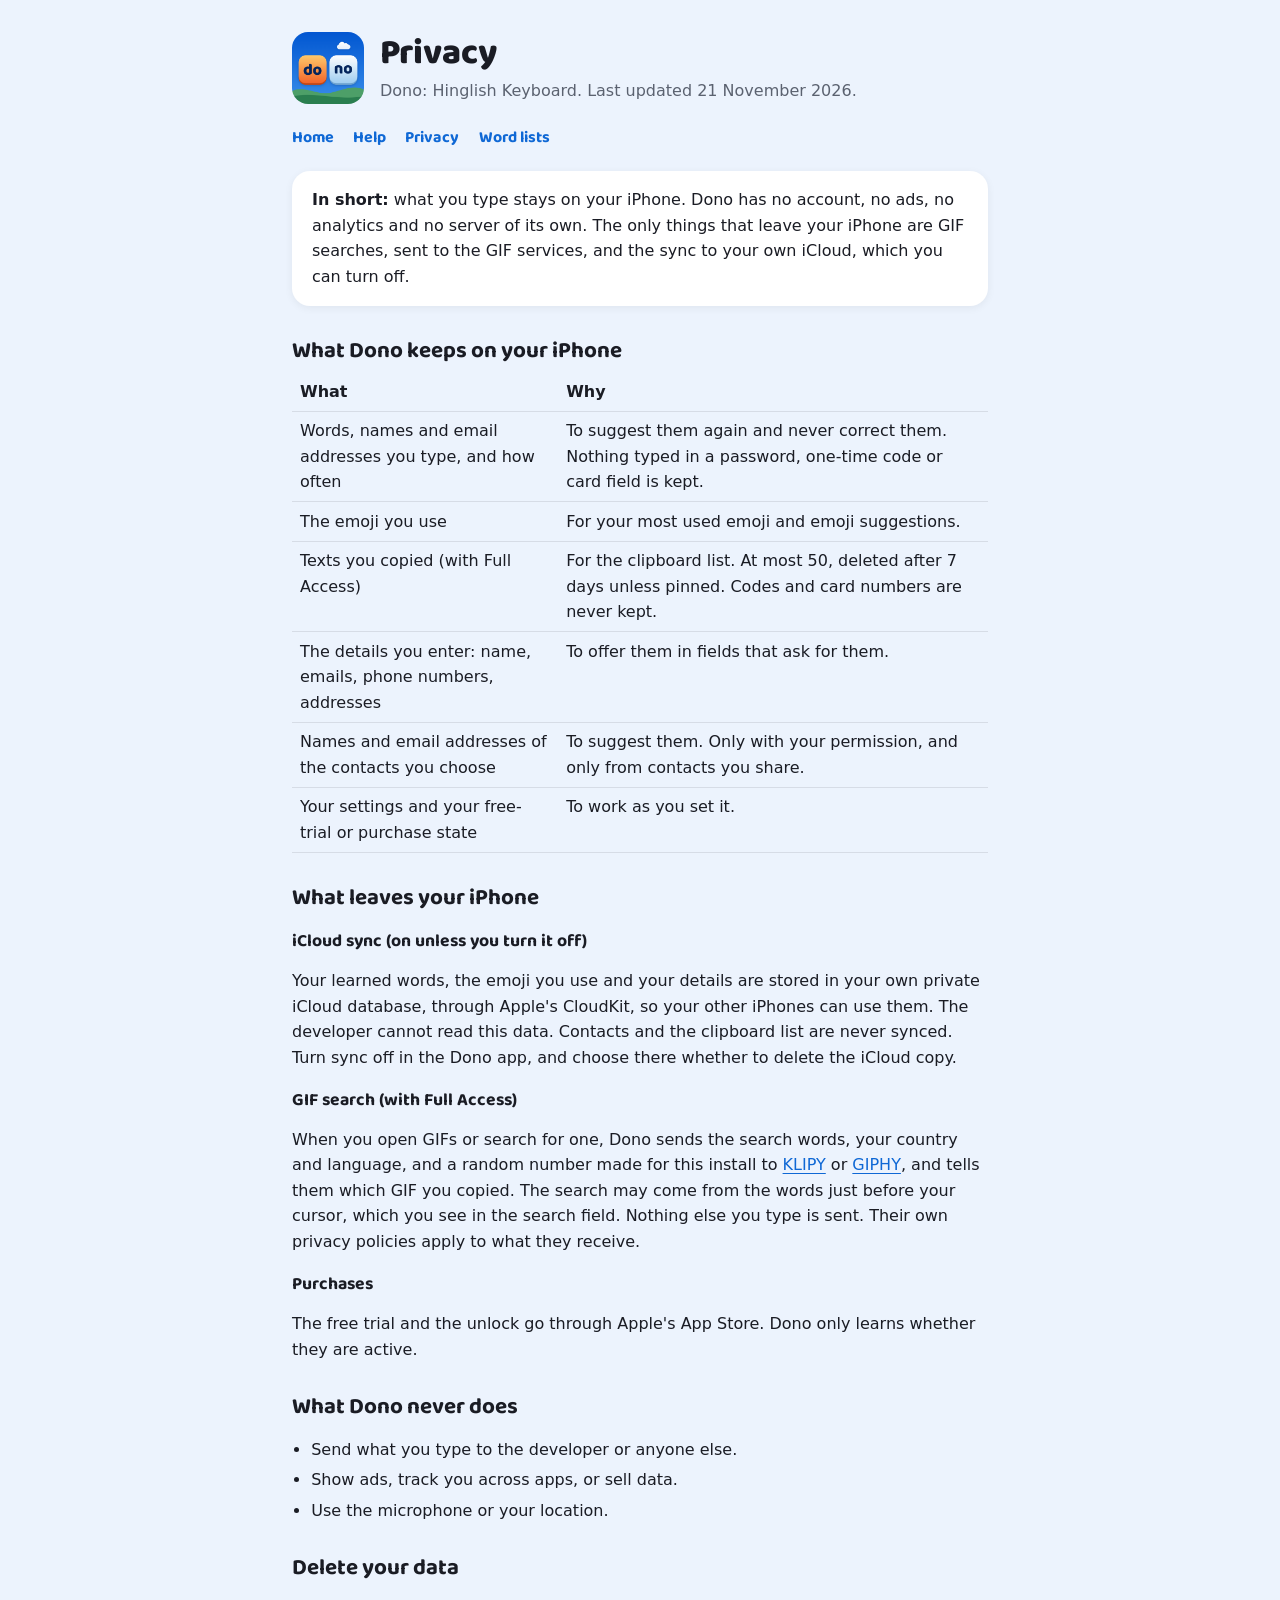
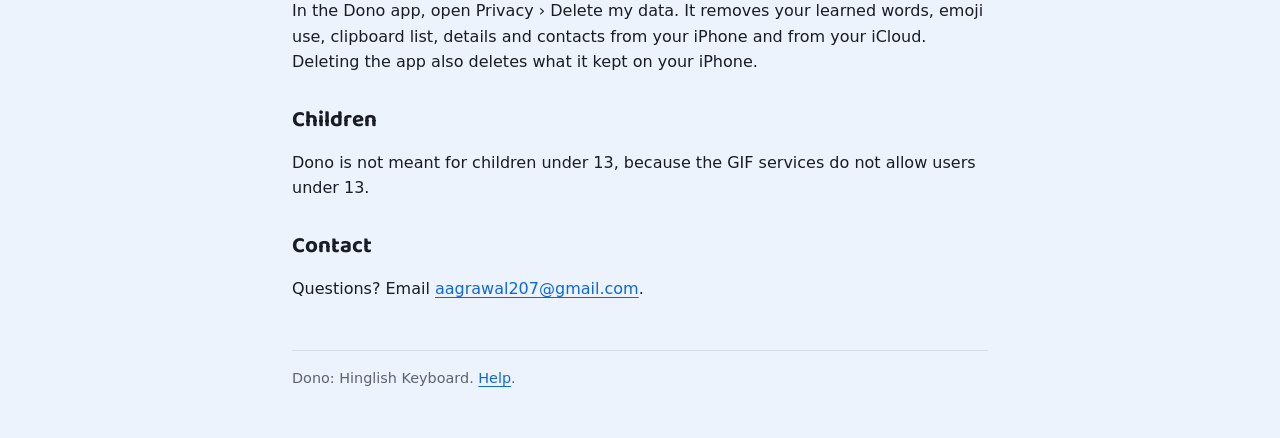
==== privacy.html @ d2a936ee "Dono support site: help, privacy policy and the shared word lists" ====
<!doctype html>
<html lang="en">
<head>
  <meta charset="utf-8">
  <meta name="viewport" content="width=device-width, initial-scale=1">
  <title>Privacy: Dono</title>
  <link rel="stylesheet" href="styles.css">
</head>
<body>
  <header>
    <img src="icon.png" alt="">
    <div>
      <h1>Privacy</h1>
      <p class="tagline">Dono: Hinglish Keyboard. Last updated 21 November 2026.</p>
    </div>
  </header>
  <nav><a href="index.html">Home</a><a href="support.html">Help</a><a href="privacy.html">Privacy</a><a href="data/">Word lists</a></nav>

  <div class="card">
    <p><strong>In short:</strong> what you type stays on your iPhone. Dono has no account, no ads, no analytics and no server of its own. The only things that leave your iPhone are GIF searches, sent to the GIF services, and the sync to your own iCloud, which you can turn off.</p>
  </div>

  <h2>What Dono keeps on your iPhone</h2>
  <table>
    <tr><th>What</th><th>Why</th></tr>
    <tr><td>Words, names and email addresses you type, and how often</td><td>To suggest them again and never correct them. Nothing typed in a password, one-time code or card field is kept.</td></tr>
    <tr><td>The emoji you use</td><td>For your most used emoji and emoji suggestions.</td></tr>
    <tr><td>Texts you copied (with Full Access)</td><td>For the clipboard list. At most 50, deleted after 7 days unless pinned. Codes and card numbers are never kept.</td></tr>
    <tr><td>The details you enter: name, emails, phone numbers, addresses</td><td>To offer them in fields that ask for them.</td></tr>
    <tr><td>Names and email addresses of the contacts you choose</td><td>To suggest them. Only with your permission, and only from contacts you share.</td></tr>
    <tr><td>Your settings and your free-trial or purchase state</td><td>To work as you set it.</td></tr>
  </table>

  <h2>What leaves your iPhone</h2>
  <h3>iCloud sync (on unless you turn it off)</h3>
  <p>Your learned words, the emoji you use and your details are stored in your own private iCloud database, through Apple's CloudKit, so your other iPhones can use them. The developer cannot read this data. Contacts and the clipboard list are never synced. Turn sync off in the Dono app, and choose there whether to delete the iCloud copy.</p>
  <h3>GIF search (with Full Access)</h3>
  <p>When you open GIFs or search for one, Dono sends the search words, your country and language, and a random number made for this install to <a href="https://klipy.com/support/privacy-policy">KLIPY</a> or <a href="https://giphy.com/privacy">GIPHY</a>, and tells them which GIF you copied. The search may come from the words just before your cursor, which you see in the search field. Nothing else you type is sent. Their own privacy policies apply to what they receive.</p>
  <h3>Purchases</h3>
  <p>The free trial and the unlock go through Apple's App Store. Dono only learns whether they are active.</p>

  <h2>What Dono never does</h2>
  <ul>
    <li>Send what you type to the developer or anyone else.</li>
    <li>Show ads, track you across apps, or sell data.</li>
    <li>Use the microphone or your location.</li>
  </ul>

  <h2>Delete your data</h2>
  <p>In the Dono app, open Privacy › Delete my data. It removes your learned words, emoji use, clipboard list, details and contacts from your iPhone and from your iCloud. Deleting the app also deletes what it kept on your iPhone.</p>

  <h2>Children</h2>
  <p>Dono is not meant for children under 13, because the GIF services do not allow users under 13.</p>

  <h2>Contact</h2>
  <p>Questions? Email <a href="mailto:aagrawal207@gmail.com">aagrawal207@gmail.com</a>.</p>

  <footer>Dono: Hinglish Keyboard. <a href="support.html">Help</a>.</footer>
</body>
</html>
---- styles.css ----
@font-face {
  font-family: "Baloo 2";
  src: url("Baloo2-Variable.ttf") format("truetype");
  font-weight: 400 800;
  font-display: swap;
}

:root {
  color-scheme: light dark;
  font-family: ui-rounded, system-ui, -apple-system, BlinkMacSystemFont, "Segoe UI", sans-serif;
  line-height: 1.6;
  -webkit-text-size-adjust: 100%;
  --sky: #0f68d5;
  --sky-deep: #0b57d0;
  --sun: #f89f1e;
  --navy: #0c2a5c;
  --ink: #1a1c24;
  --soft: #5b6270;
  --ground: #ecf3fd;
  --card: #ffffff;
  --line: rgba(26, 28, 36, 0.10);
  color: var(--ink);
  background: var(--ground);
}

@media (prefers-color-scheme: dark) {
  :root {
    --ink: #ffffff;
    --soft: #a6a6a6;
    --ground: #121212;
    --card: #232323;
    --line: rgba(255, 255, 255, 0.12);
    --sky: #5aa2f2;
  }
}

* { box-sizing: border-box; }

body {
  max-width: 46rem;
  margin: 0 auto;
  padding: 0 1.25rem 3rem;
  overflow-wrap: break-word;
}

a { color: var(--sky); text-underline-offset: 0.18em; }

header {
  display: flex;
  align-items: center;
  gap: 1rem;
  padding: 2rem 0 1rem;
}

header img { width: 72px; height: 72px; border-radius: 16px; }

h1, h2, h3, nav a {
  font-family: "Baloo 2", ui-rounded, system-ui, sans-serif;
  line-height: 1.2;
}

h1 { font-size: 2.2rem; margin: 0; font-weight: 800; }
h2 { font-size: 1.4rem; margin: 2rem 0 0.5rem; font-weight: 700; }
h3 { font-size: 1.1rem; margin: 1.2rem 0 0.3rem; font-weight: 700; }

.tagline { color: var(--soft); margin: 0.2rem 0 0; }

nav { display: flex; gap: 1.2rem; flex-wrap: wrap; margin: 0.5rem 0 1.5rem; }
nav a { font-weight: 700; text-decoration: none; }

.card {
  background: var(--card);
  border-radius: 18px;
  padding: 1rem 1.25rem;
  margin: 1rem 0;
  box-shadow: 0 2px 8px rgba(2, 2, 9, 0.06);
}

.card > :first-child { margin-top: 0; }
.card > :last-child { margin-bottom: 0; }

ul { padding-left: 1.2rem; }
li { margin: 0.3rem 0; }

.steps li::marker { color: var(--sun); font-weight: 700; }

.path { font-weight: 600; }

footer { color: var(--soft); font-size: 0.9rem; margin-top: 3rem; border-top: 1px solid var(--line); padding-top: 1rem; }

table { border-collapse: collapse; width: 100%; }
td, th { text-align: left; padding: 0.4rem 0.5rem; border-bottom: 1px solid var(--line); vertical-align: top; }
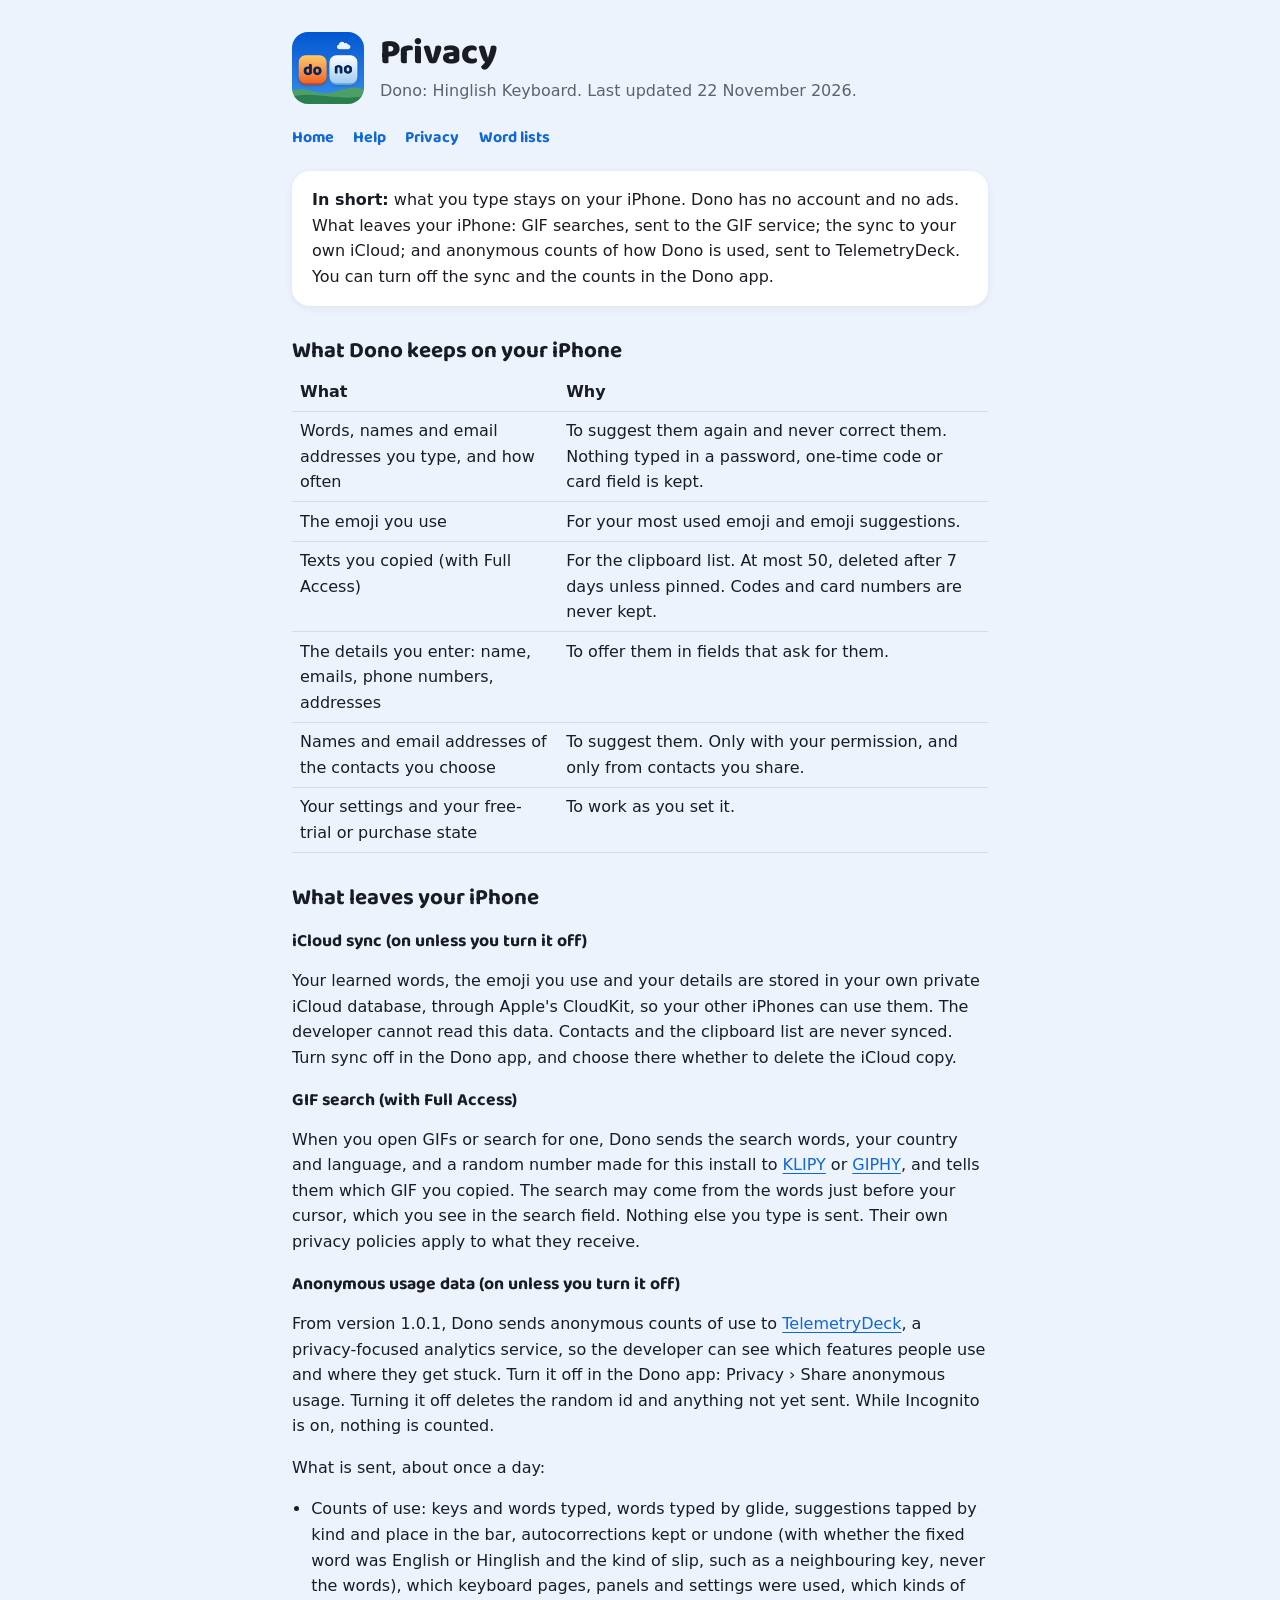
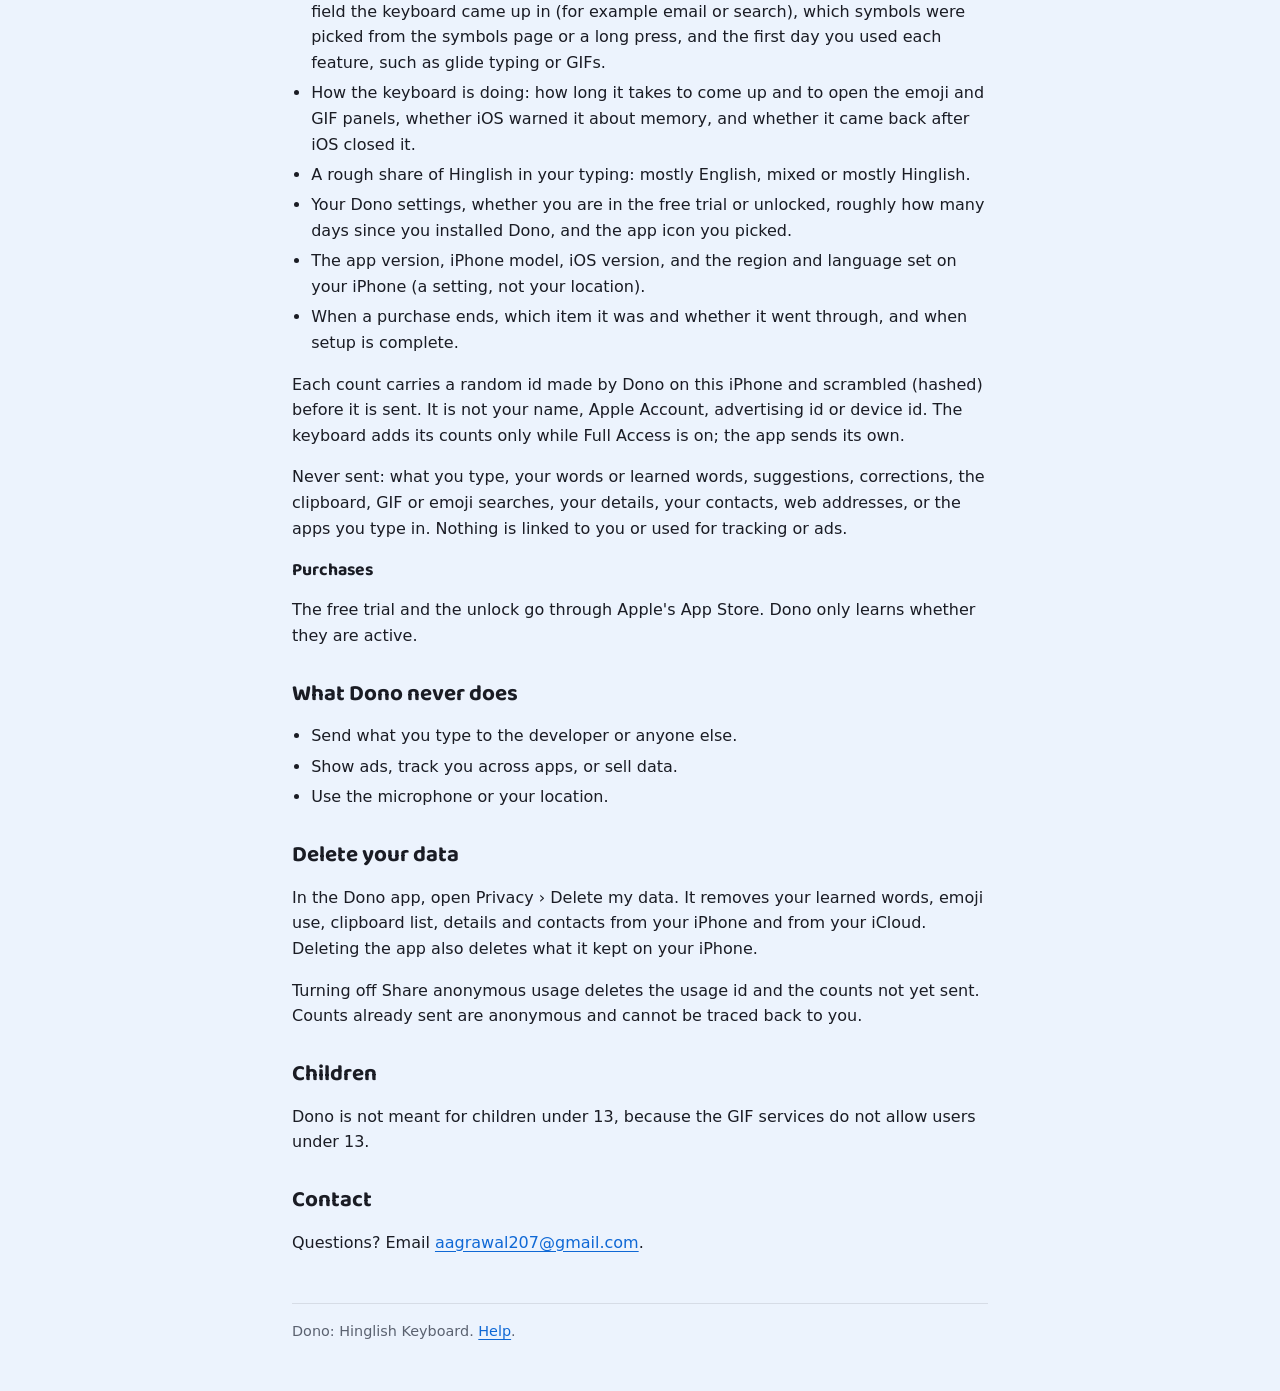
==== commit 034a54e7: "Privacy: anonymous usage counts from 1.0.1" ====
--- a/privacy.html
+++ b/privacy.html
@@ -11,13 +11,13 @@
     <img src="icon.png" alt="">
     <div>
       <h1>Privacy</h1>
-      <p class="tagline">Dono: Hinglish Keyboard. Last updated 21 November 2026.</p>
+      <p class="tagline">Dono: Hinglish Keyboard. Last updated 22 November 2026.</p>
     </div>
   </header>
   <nav><a href="index.html">Home</a><a href="support.html">Help</a><a href="privacy.html">Privacy</a><a href="data/">Word lists</a></nav>
 
   <div class="card">
-    <p><strong>In short:</strong> what you type stays on your iPhone. Dono has no account, no ads, no analytics and no server of its own. The only things that leave your iPhone are GIF searches, sent to the GIF services, and the sync to your own iCloud, which you can turn off.</p>
+    <p><strong>In short:</strong> what you type stays on your iPhone. Dono has no account and no ads. What leaves your iPhone: GIF searches, sent to the GIF service; the sync to your own iCloud; and anonymous counts of how Dono is used, sent to TelemetryDeck. You can turn off the sync and the counts in the Dono app.</p>
   </div>
 
   <h2>What Dono keeps on your iPhone</h2>
@@ -36,6 +36,19 @@
   <p>Your learned words, the emoji you use and your details are stored in your own private iCloud database, through Apple's CloudKit, so your other iPhones can use them. The developer cannot read this data. Contacts and the clipboard list are never synced. Turn sync off in the Dono app, and choose there whether to delete the iCloud copy.</p>
   <h3>GIF search (with Full Access)</h3>
   <p>When you open GIFs or search for one, Dono sends the search words, your country and language, and a random number made for this install to <a href="https://klipy.com/support/privacy-policy">KLIPY</a> or <a href="https://giphy.com/privacy">GIPHY</a>, and tells them which GIF you copied. The search may come from the words just before your cursor, which you see in the search field. Nothing else you type is sent. Their own privacy policies apply to what they receive.</p>
+  <h3>Anonymous usage data (on unless you turn it off)</h3>
+  <p>From version 1.0.1, Dono sends anonymous counts of use to <a href="https://telemetrydeck.com/privacy/">TelemetryDeck</a>, a privacy-focused analytics service, so the developer can see which features people use and where they get stuck. Turn it off in the Dono app: Privacy › Share anonymous usage. Turning it off deletes the random id and anything not yet sent. While Incognito is on, nothing is counted.</p>
+  <p>What is sent, about once a day:</p>
+  <ul>
+    <li>Counts of use: keys and words typed, words typed by glide, suggestions tapped by kind and place in the bar, autocorrections kept or undone (with whether the fixed word was English or Hinglish and the kind of slip, such as a neighbouring key, never the words), which keyboard pages, panels and settings were used, which kinds of field the keyboard came up in (for example email or search), which symbols were picked from the symbols page or a long press, and the first day you used each feature, such as glide typing or GIFs.</li>
+    <li>How the keyboard is doing: how long it takes to come up and to open the emoji and GIF panels, whether iOS warned it about memory, and whether it came back after iOS closed it.</li>
+    <li>A rough share of Hinglish in your typing: mostly English, mixed or mostly Hinglish.</li>
+    <li>Your Dono settings, whether you are in the free trial or unlocked, roughly how many days since you installed Dono, and the app icon you picked.</li>
+    <li>The app version, iPhone model, iOS version, and the region and language set on your iPhone (a setting, not your location).</li>
+    <li>When a purchase ends, which item it was and whether it went through, and when setup is complete.</li>
+  </ul>
+  <p>Each count carries a random id made by Dono on this iPhone and scrambled (hashed) before it is sent. It is not your name, Apple Account, advertising id or device id. The keyboard adds its counts only while Full Access is on; the app sends its own.</p>
+  <p>Never sent: what you type, your words or learned words, suggestions, corrections, the clipboard, GIF or emoji searches, your details, your contacts, web addresses, or the apps you type in. Nothing is linked to you or used for tracking or ads.</p>
   <h3>Purchases</h3>
   <p>The free trial and the unlock go through Apple's App Store. Dono only learns whether they are active.</p>
 
@@ -48,6 +61,7 @@
 
   <h2>Delete your data</h2>
   <p>In the Dono app, open Privacy › Delete my data. It removes your learned words, emoji use, clipboard list, details and contacts from your iPhone and from your iCloud. Deleting the app also deletes what it kept on your iPhone.</p>
+  <p>Turning off Share anonymous usage deletes the usage id and the counts not yet sent. Counts already sent are anonymous and cannot be traced back to you.</p>
 
   <h2>Children</h2>
   <p>Dono is not meant for children under 13, because the GIF services do not allow users under 13.</p>
